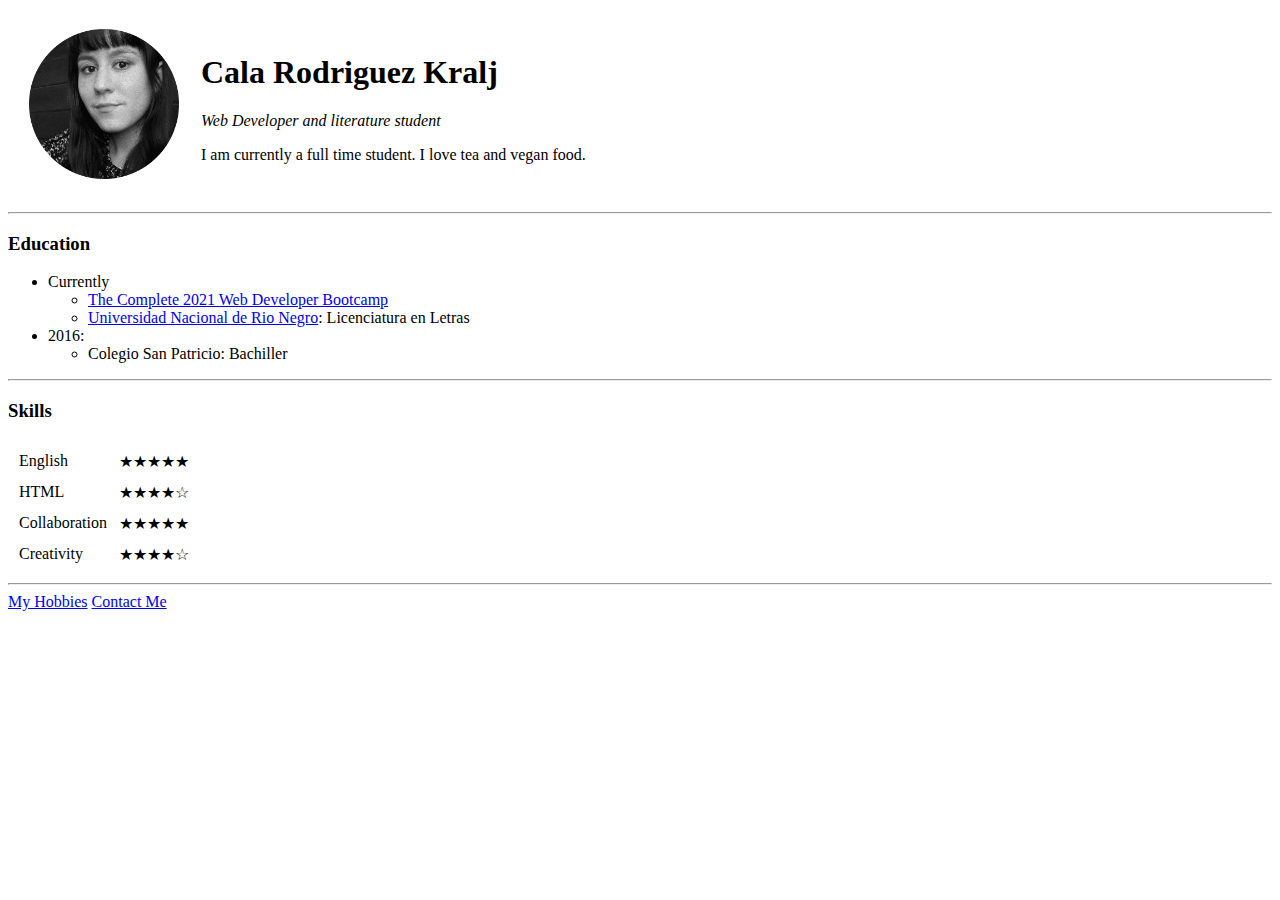
==== index.html @ d9ad432c "Add initial cv website files" ====
<!DOCTYPE html>
<html lang="en" dir="ltr">

<head>
  <meta charset="utf-8">
  <title>Cala's Personal Site</title>
</head>

<body>
  <table cellspacing="20">
    <tr>
      <td><img src="images/circle-cropped.png" alt="cala profile picture" height="150" width="150"></td>
      <td>
        <h1>Cala Rodriguez Kralj</h1>
        <p><em>Web Developer and literature student</em></p>
        <p>I am currently a full time student. I love tea and vegan food. </p>
      </td>
    </tr>
  </table>
  <hr>
  <h3>Education</h3>
  <ul>
    <li>Currently
      <ul>
        <li><a href="https://www.udemy.com/course/the-complete-web-development-bootcamp/">The Complete 2021 Web Developer Bootcamp</a></li>
        <li><a href="https://www.unrn.edu.ar/home">Universidad Nacional de Rio Negro</a>: Licenciatura en Letras</li>
      </ul>
    </li>
    <li>2016:
      <ul>
        <li>Colegio San Patricio: Bachiller</li>
      </ul>
    </li>
  </ul>
  <hr>
  <h3>Skills</h3>
  <table cellspacing="10">
    <tbody>
      <tr>
        <td>English</td>
        <td>★★★★★</td>
      </tr>
      <tr>
        <td>HTML</td>
        <td>★★★★☆</td>
      </tr>
      <tr>
        <td>Collaboration</td>
        <td>★★★★★</td>
      </tr>
      <tr>
        <td>Creativity</td>
        <td>★★★★☆</td>
      </tr>
    </tbody>
  </table>
  <hr>
  <a href="hobbies.html">My Hobbies</a>
  <a href="contact.html">Contact Me</a>
</body>

</html>
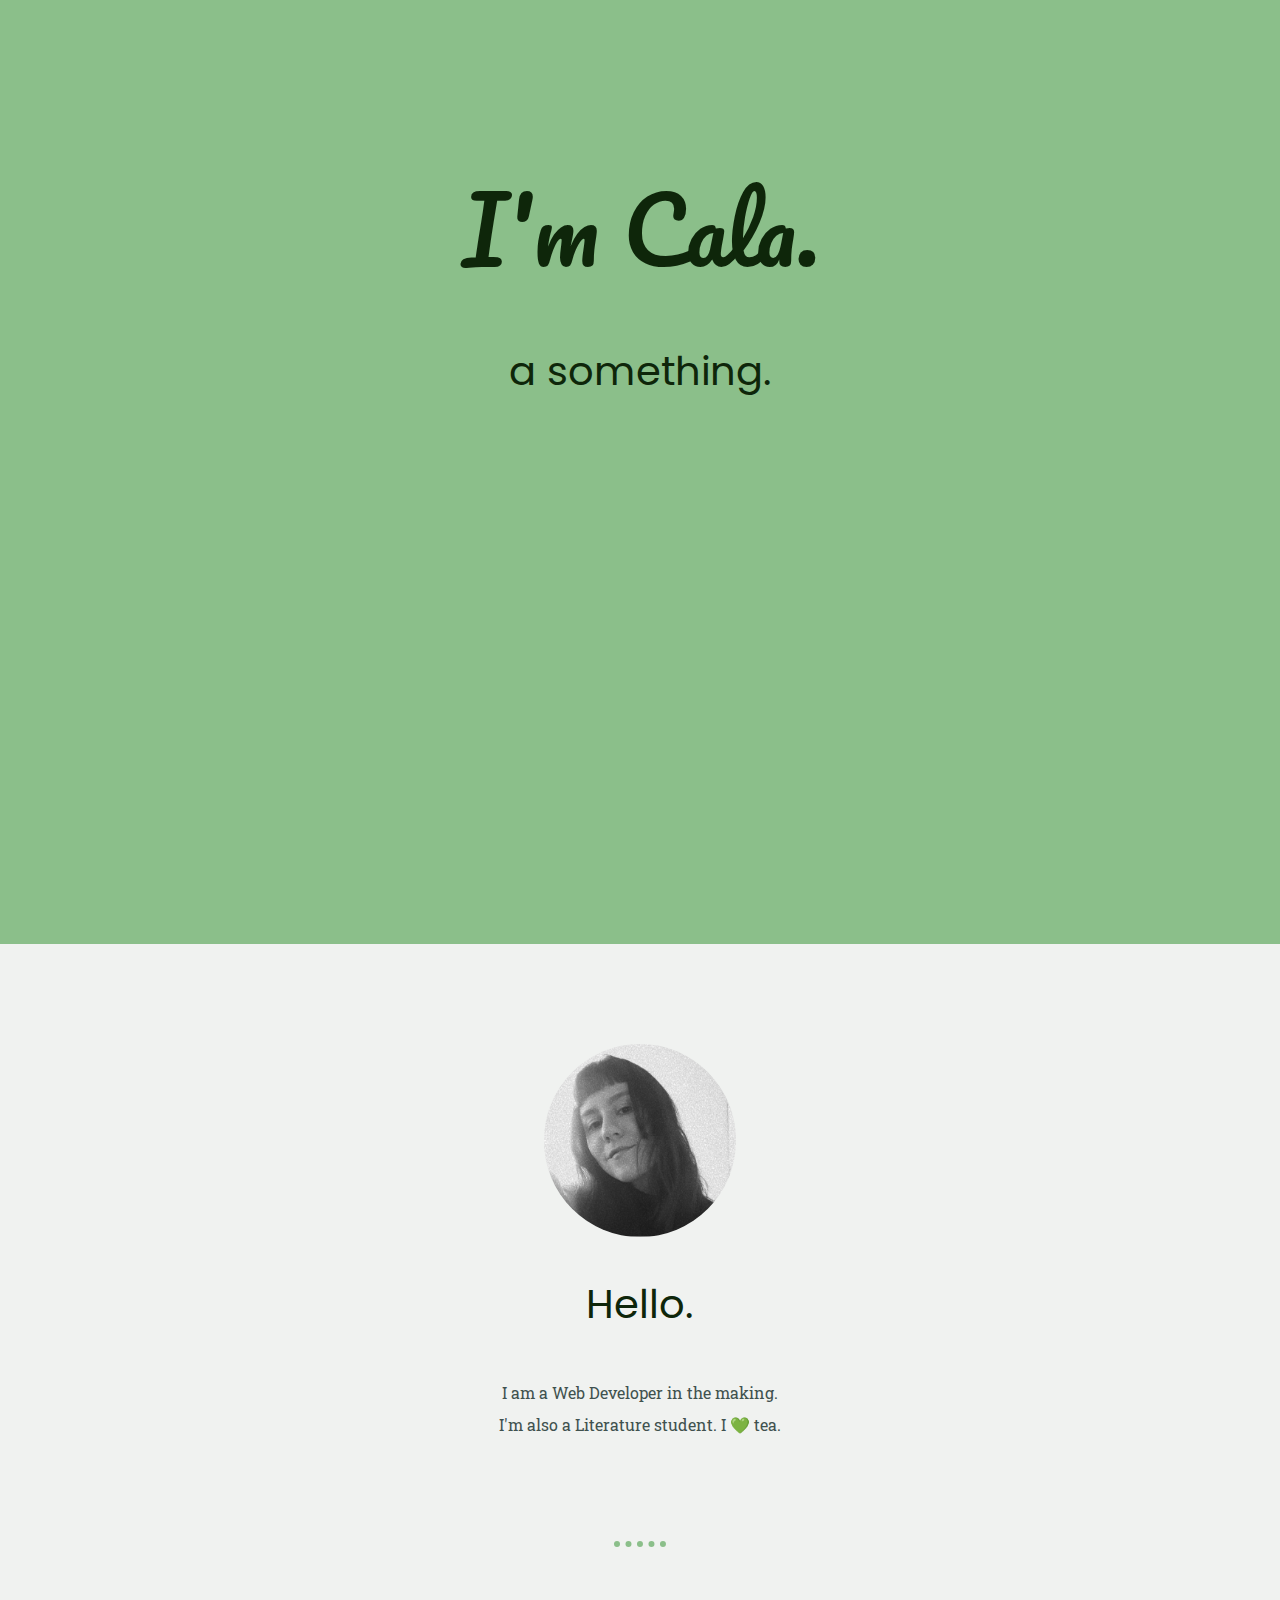
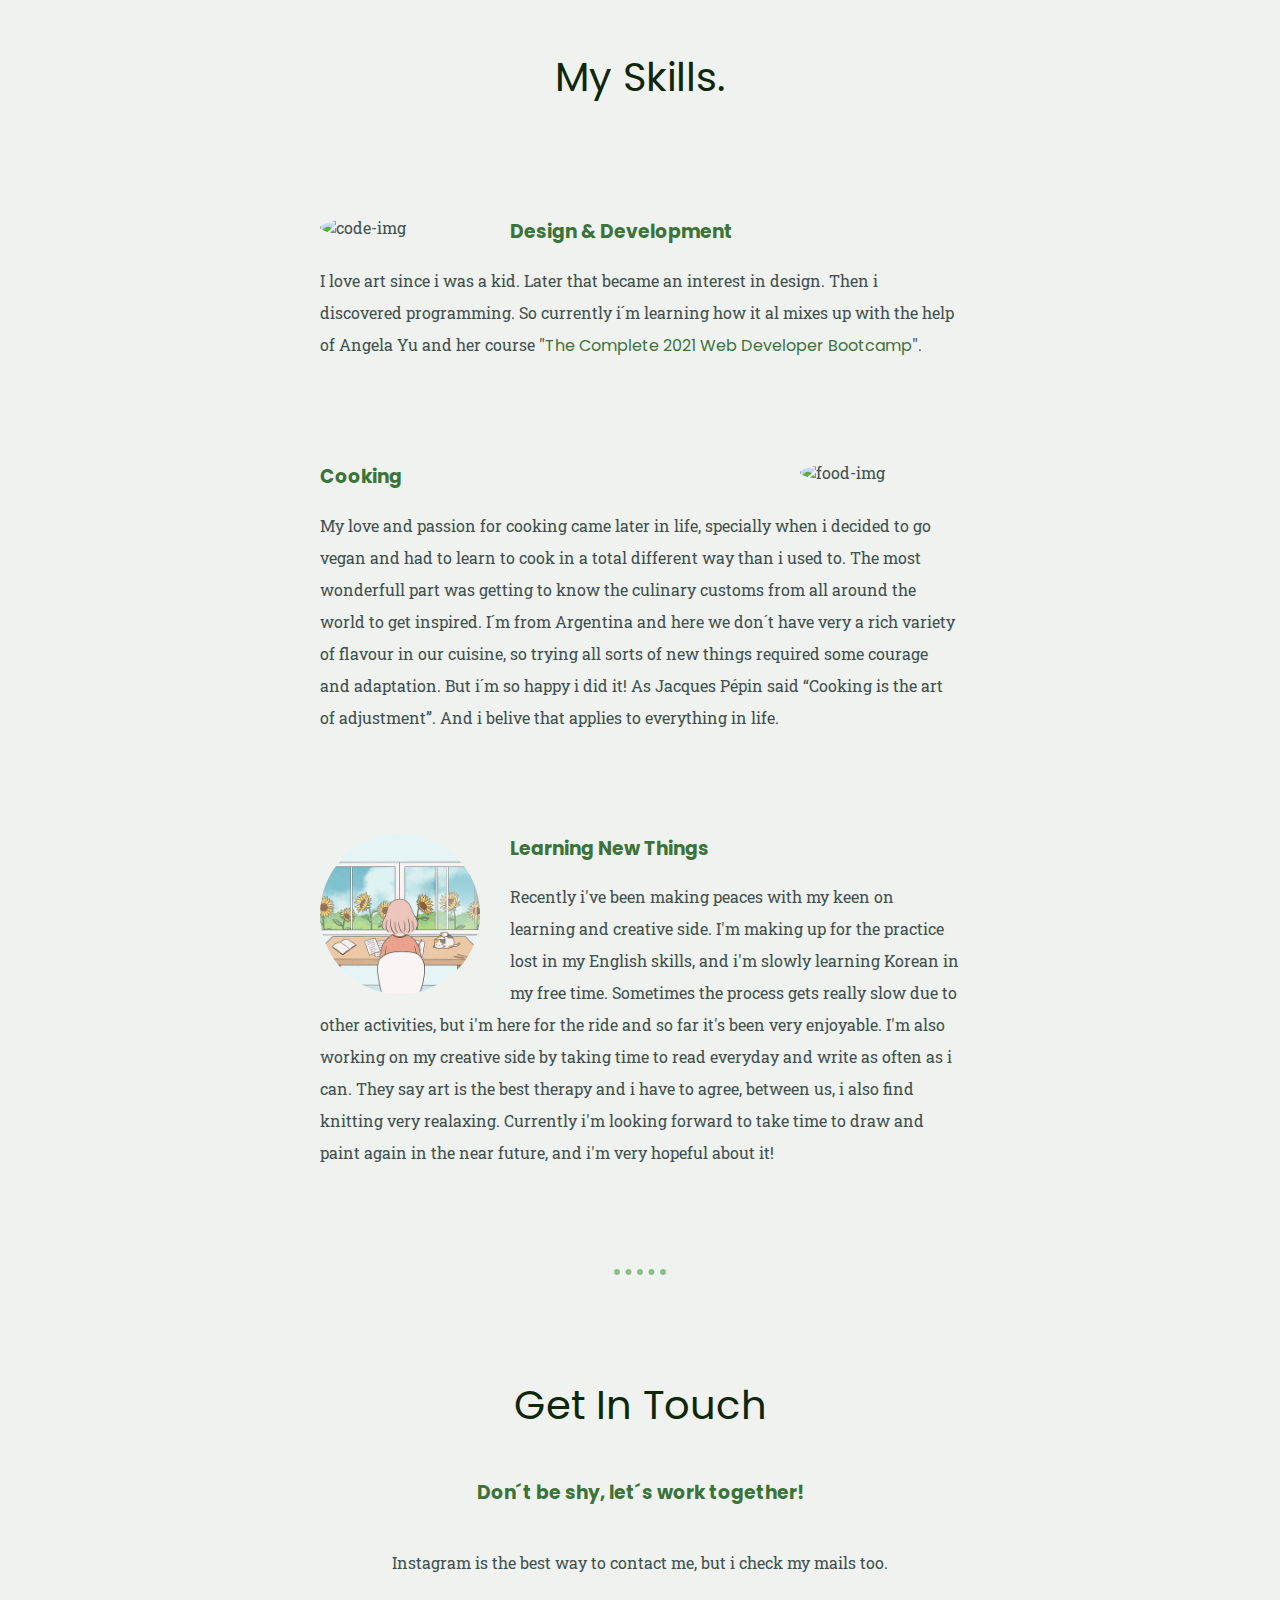
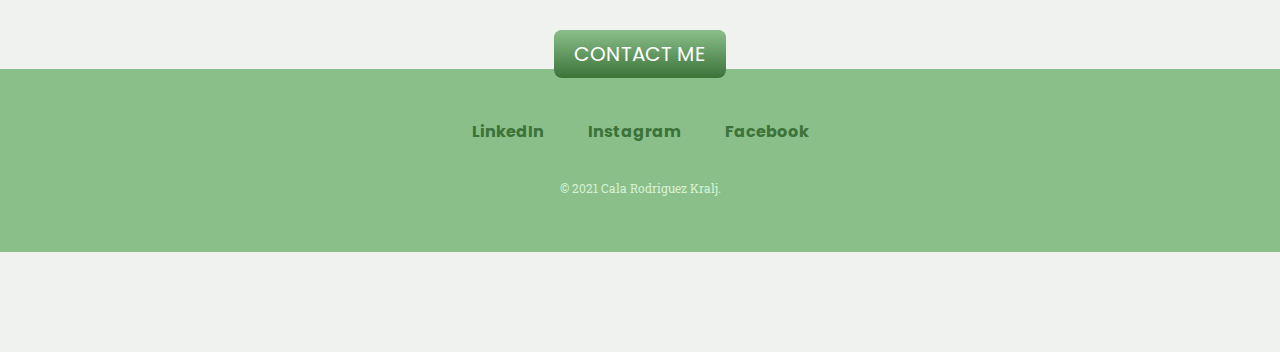
==== commit f638d450: "Add files via upload" ====
--- a/index.html
+++ b/index.html
@@ -3,60 +3,65 @@
 
 <head>
   <meta charset="utf-8">
-  <title>Cala's Personal Site</title>
+  <title>Cala Rodriguez Kralj</title>
+  <link rel="stylesheet" href="css/styles.css">
+  <link rel="icon" href="images/avatarmaker.ico">
+  <link rel="preconnect" href="https://fonts.googleapis.com">
+  <link rel="preconnect" href="https://fonts.gstatic.com" crossorigin>
+  <link
+    href="https://fonts.googleapis.com/css2?family=Pacifico&family=Poppins:ital,wght@0,100;0,200;0,300;0,400;0,500;0,600;0,700;0,800;0,900;1,100;1,200;1,300;1,400;1,500;1,600;1,700;1,800;1,900&family=Roboto+Slab:wght@100;200;300;400;500;600;700;800;900&family=Sacramento&display=swap"
+    rel="stylesheet">
 </head>
 
 <body>
-  <table cellspacing="20">
-    <tr>
-      <td><img src="images/circle-cropped.png" alt="cala profile picture" height="150" width="150"></td>
-      <td>
-        <h1>Cala Rodriguez Kralj</h1>
-        <p><em>Web Developer and literature student</em></p>
-        <p>I am currently a full time student. I love tea and vegan food. </p>
-      </td>
-    </tr>
-  </table>
-  <hr>
-  <h3>Education</h3>
-  <ul>
-    <li>Currently
-      <ul>
-        <li><a href="https://www.udemy.com/course/the-complete-web-development-bootcamp/">The Complete 2021 Web Developer Bootcamp</a></li>
-        <li><a href="https://www.unrn.edu.ar/home">Universidad Nacional de Rio Negro</a>: Licenciatura en Letras</li>
-      </ul>
-    </li>
-    <li>2016:
-      <ul>
-        <li>Colegio San Patricio: Bachiller</li>
-      </ul>
-    </li>
-  </ul>
-  <hr>
-  <h3>Skills</h3>
-  <table cellspacing="10">
-    <tbody>
-      <tr>
-        <td>English</td>
-        <td>★★★★★</td>
-      </tr>
-      <tr>
-        <td>HTML</td>
-        <td>★★★★☆</td>
-      </tr>
-      <tr>
-        <td>Collaboration</td>
-        <td>★★★★★</td>
-      </tr>
-      <tr>
-        <td>Creativity</td>
-        <td>★★★★☆</td>
-      </tr>
-    </tbody>
-  </table>
-  <hr>
-  <a href="hobbies.html">My Hobbies</a>
-  <a href="contact.html">Contact Me</a>
+  <div class="top-container">
+    <h1>I'm Cala.</h1>
+    <h2>a something.</h2>
+  </div>
+
+  <div class="middle-container">
+    <div class="profile">
+      <img class="profile-img" src="images/cala.jpg" alt="profile-img">
+      <h2>Hello.</h2>
+      <p class="profile-paragraph">I am a Web Developer in the making.</p>
+      <p class="profile-paragraph">I'm also a Literature student. I 💚 tea.</p>
+    </div>
+    <hr>
+    <div class="skills">
+      <h2>My Skills.</h2>
+      <div class="skill-row">
+        <img class="code-img" src="https://media1.giphy.com/media/juua9i2c2fA0AIp2iq/giphy.gif?cid=790b761100fee43b63be45b972ebe52386ce6447920d335d&rid=giphy.gif&ct=s" alt="code-img">
+        <h3>Design & Development</h3>
+        <p>I love art since i was a kid. Later that became an interest in design. Then i discovered programming. So currently i´m learning how it al mixes up with the help of Angela Yu and her course "<a class="link"href="https://www.udemy.com/course/the-complete-web-development-bootcamp/">The Complete 2021 Web Developer Bootcamp</a>".</p>
+      </div>
+      <div class="skill-row">
+        <img class="food-img" src="https://i.giphy.com/media/lKQ4k6JMgf1OoeIcVf/giphy.webp" alt="food-img">
+        <h3>Cooking</h3>
+        <p>My love and passion for cooking came later in life, specially when i decided to go vegan and had to learn to cook in a total different way than i used to. The most wonderfull part was getting to know the culinary customs from all around the world to get inspired. I´m from Argentina and here we don´t have very a rich variety of flavour in our cuisine, so trying all sorts of new things required some courage and adaptation. But i´m so happy i did it! As Jacques Pépin said “Cooking is the art of adjustment”. And i belive that applies to everything in life.</p>
+      </div>
+      <div class="skill-row">
+        <img class="study-img" src="images/study.gif" alt="study-img">
+        <h3>Learning New Things</h3>
+        <p>Recently i've been making peaces with my keen on learning and creative side. I'm making up for the practice lost in my English skills, and i'm slowly learning Korean in my free time. Sometimes the process gets really slow due to other activities, but i'm here for the ride and so far it's been very enjoyable. I'm also working on my creative side by taking time to read everyday and write as often as i can. They say art is the best therapy and i have to agree, between us, i also find knitting very realaxing. Currently i'm looking forward to take time to draw and paint again in the near future, and i'm very hopeful about it! </p>
+    </div>
+    <hr>
+    <div class="contact-me">
+      <h2>Get In Touch</h2>
+      <h3>Don´t be shy, let´s work together!</h3>
+      <p class="contact-paragraph">Instagram is the best way to contact me, but i check my mails too.</p>
+      <a class="btn" href="mailto:calarodriguezkr@gmail.com">CONTACT ME</a>
+    </div>
+  </div>
+
+  <div class="bottom-container">
+    <a class="footer-link" href="https://www.linkedin.com/in/cala-r-kralj-198a27220/">LinkedIn</a>
+    <a class="footer-link" href="https://www.instagram.com/calindula__/">Instagram</a>
+    <a class="footer-link" href="https://www.facebook.com/calarodriguezkralj/">Facebook</a>
+    <p class="copyright">© 2021 Cala Rodriguez Kralj.</p>
+  </div>
+
+
+
 </body>
 
 </html>
--- a/css/styles.css
+++ b/css/styles.css
@@ -0,0 +1,149 @@
+body {
+  color: #40514E;
+  background-color: #F0F2F0;
+  margin: 0;
+  text-align: center;
+  font-family: 'Roboto Slab', serif;
+}
+
+/*alt color palette https://colorhunt.co/palette/f4f9f4c4e3cb8aae92616161
+alt btn color palette https://colorhunt.co/palette/1fab8962d2a29df3c4d7fbe8*/
+
+h1 {
+  font-size: 5.625rem;
+  font-weight: 300;
+  margin: 50px auto 0 auto;
+  font-family: 'Pacifico', cursive;
+  color: #0E260A;
+}
+
+h2 {
+  font-family: 'Poppins', sans-serif;
+  font-size: 2.5rem;
+  color: #0E260A;
+  font-weight: normal;
+  padding-bottom: 10px;
+}
+
+h3 {
+  font-family: 'Poppins', sans-serif;
+  color: #3B7339;
+}
+
+.top-container {
+  background: url(file:///C:/Users/Administrator/Desktop/cala/Cursos/The%20Complete%202021%20Web%20Developer%20Bootcamp/Web%20Development/CSS%20-%20My%20Site/images/00.jpg);
+  background-color: #8BBF8A;
+  background-size: cover;
+  position: relative;
+  padding-top: 100px;
+  padding-bottom: 500px;
+}
+
+hr {
+  border-style: dotted none none;
+  border-color: #8BBF8A;
+  border-width: 6px;
+  width: 4%;
+  margin: 100px auto 100px auto;
+}
+
+.middle-container {
+  background-color: #F0F2F0;
+  margin: 100px 0;
+}
+
+.profile-img {
+  border-radius: 100%;
+  width: 15%;
+  height: 15%;
+}
+
+.profile-paragraph {
+  width: 30%;
+  margin: auto;
+}
+
+.skill-row {
+  width: 50%;
+  margin: 100px auto 100px auto;
+  text-align: left;
+}
+
+.code-img {
+  border-radius: 100%;
+  width: 25%;
+  float: left;
+  margin-right: 30px;
+}
+
+.link:hover {
+  color: #8BBF8A
+}
+
+.food-img {
+  border-radius: 100%;
+  width: 25%;
+  float: right;
+  margin-left: 30px;
+}
+
+.study-img {
+  border-radius: 100%;
+  width: 25%;
+  float: left;
+  margin-right: 30px;
+}
+
+p {
+  line-height: 2;
+}
+
+.contact-paragraph {
+  width: 40%;
+  margin: 40px auto 60px;
+}
+
+.btn {
+  background: #8BBF8A;
+  background-image: linear-gradient(to bottom, #8BBF8A, #3B7339);
+  -webkit-border-radius: 8;
+  -moz-border-radius: 8;
+  border-radius: 8px;
+  font-family: 'Poppins', sans-serif;
+  color: #ffffff;
+  font-size: 20px;
+  padding: 10px 20px 10px 20px;
+  text-decoration: none;
+}
+
+.btn:hover {
+  background: #3B7339;
+  background-image: linear-gradient(top, #3B7339, #0E260A);
+  text-decoration: none;
+}
+
+.bottom-container {
+  background-color: #8BBF8A;
+  padding: 50px 0 20px;
+}
+
+a {
+  color: #3B7339;
+  font-family: 'Poppins', sans-serif;
+  text-decoration: none;
+}
+
+a:hover {
+  color: #D6F2D5;
+}
+
+.footer-link {
+  padding: 10px 20px;
+  font-weight: bold;
+}
+
+.copyright {
+  color: #D6F2D5;
+  font-size: 0.75rem;
+  padding: 20px 0;
+}
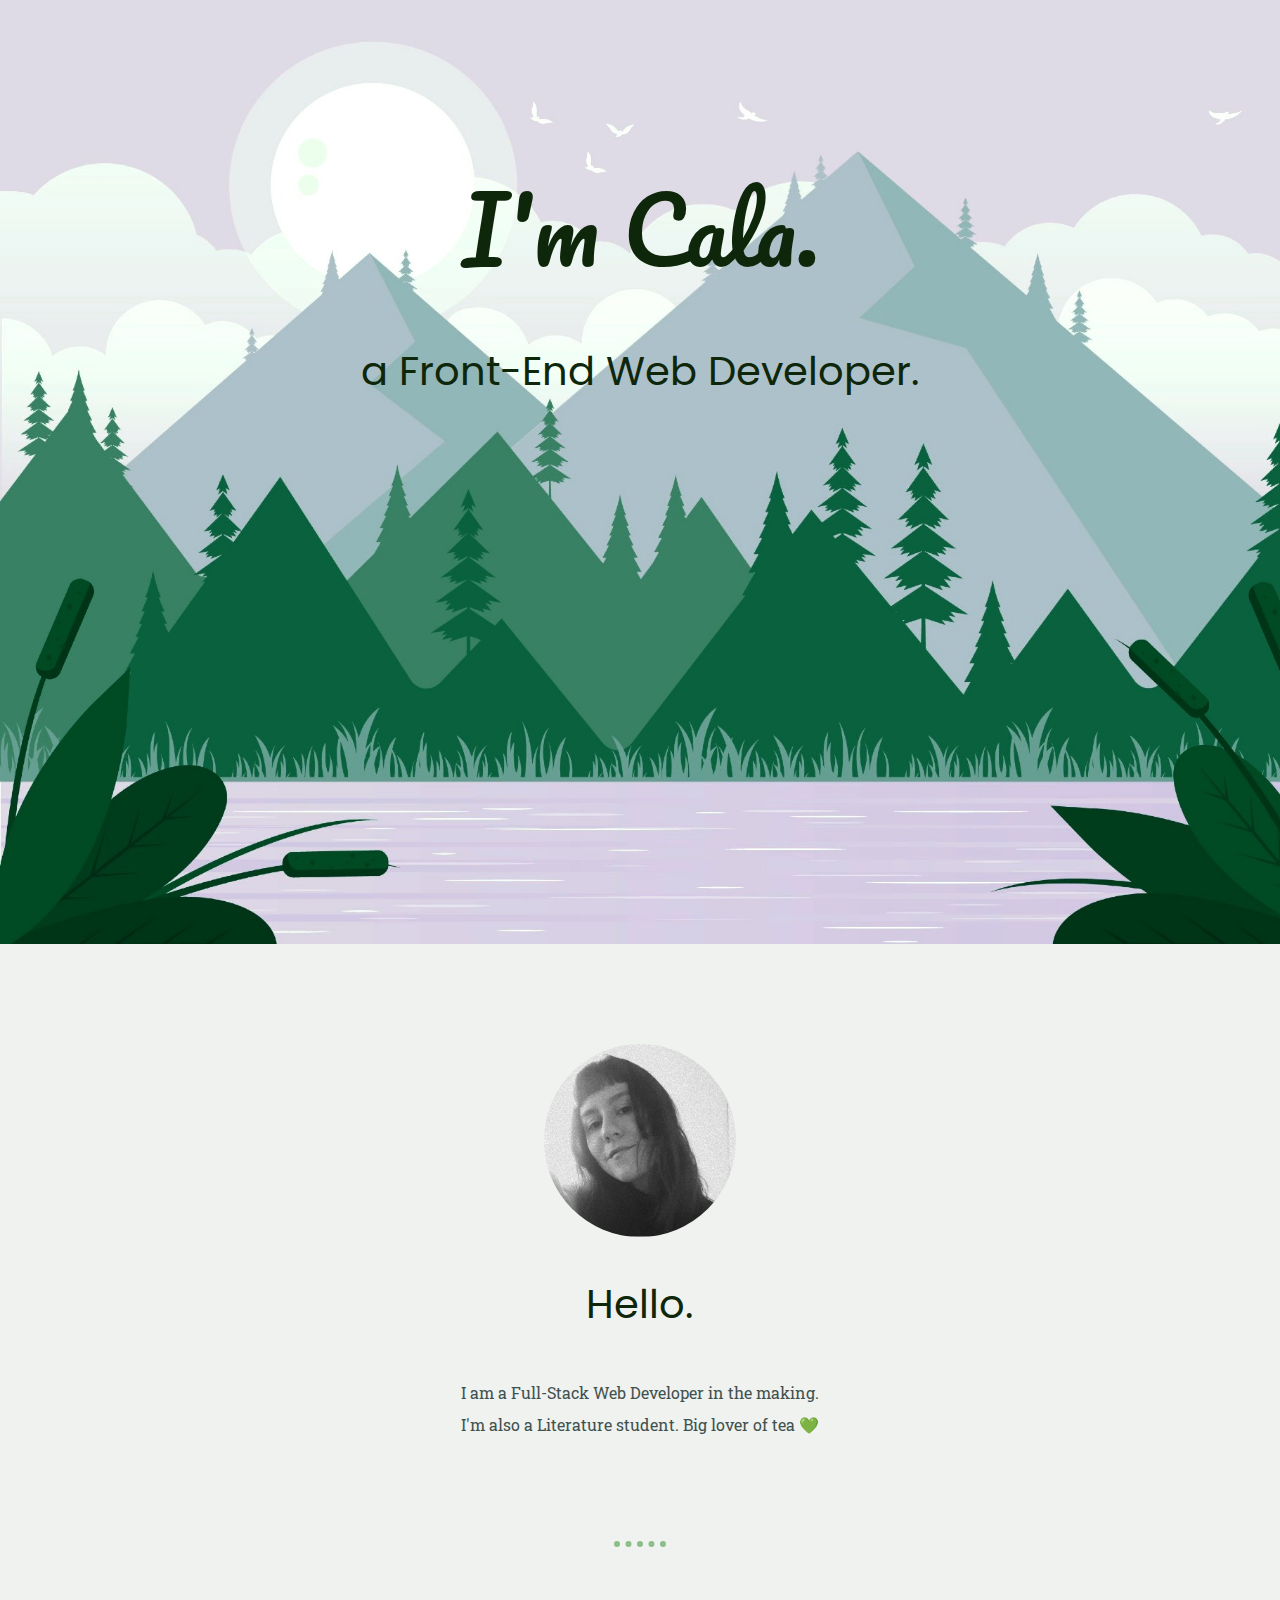
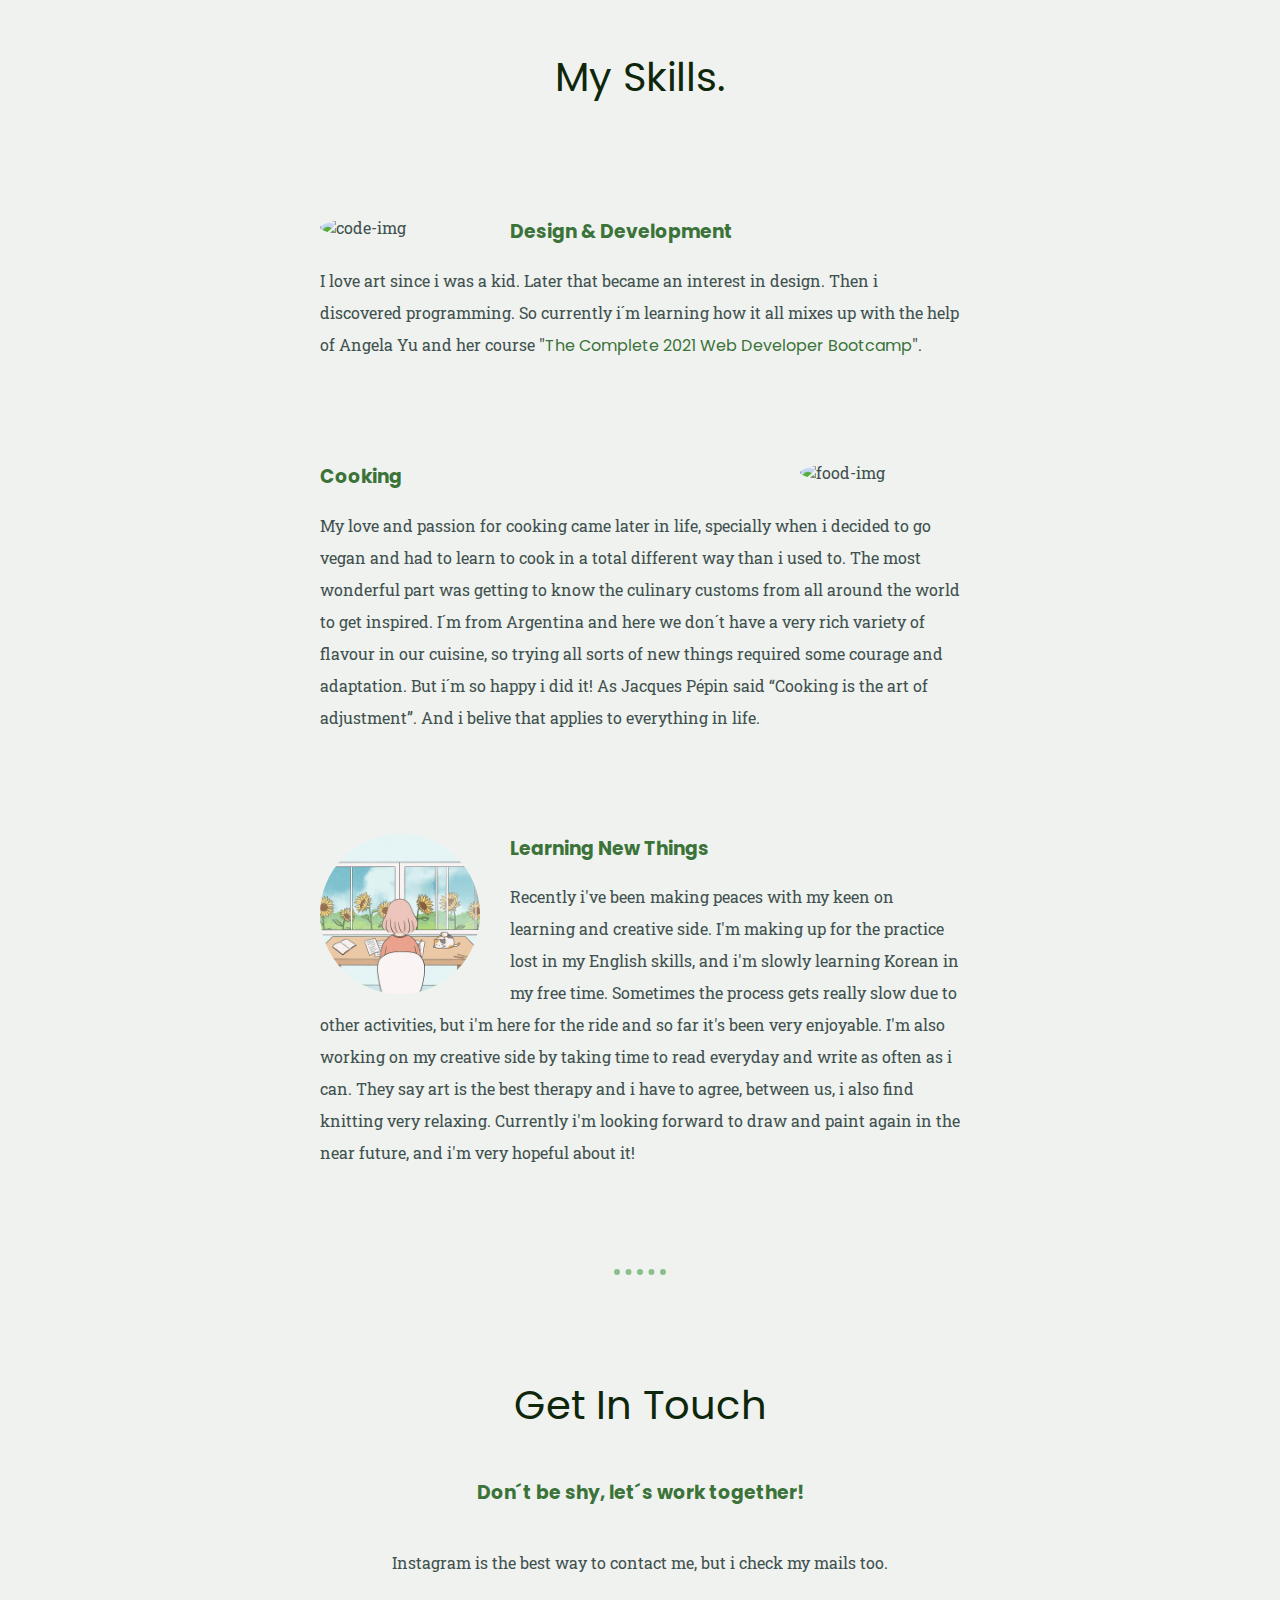
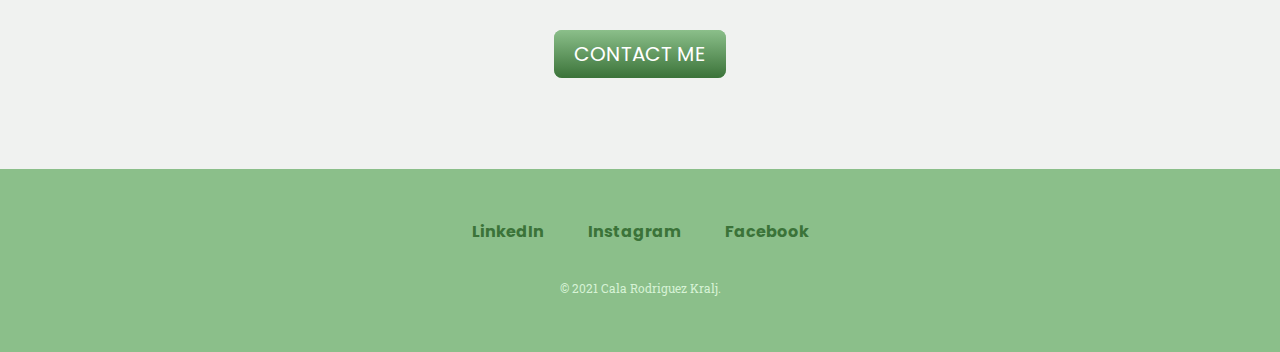
==== commit 8932c312: "update index.html" ====
--- a/index.html
+++ b/index.html
@@ -16,15 +16,15 @@
 <body>
   <div class="top-container">
     <h1>I'm Cala.</h1>
-    <h2>a something.</h2>
+    <h2>a Front-End Web Developer.</h2>
   </div>
 
   <div class="middle-container">
     <div class="profile">
       <img class="profile-img" src="images/cala.jpg" alt="profile-img">
       <h2>Hello.</h2>
-      <p class="profile-paragraph">I am a Web Developer in the making.</p>
-      <p class="profile-paragraph">I'm also a Literature student. I 💚 tea.</p>
+      <p class="profile-paragraph">I am a Full-Stack Web Developer in the making.</p>
+      <p class="profile-paragraph">I'm also a Literature student. Big lover of tea 💚</p>
     </div>
     <hr>
     <div class="skills">
@@ -32,17 +32,17 @@
       <div class="skill-row">
         <img class="code-img" src="https://media1.giphy.com/media/juua9i2c2fA0AIp2iq/giphy.gif?cid=790b761100fee43b63be45b972ebe52386ce6447920d335d&rid=giphy.gif&ct=s" alt="code-img">
         <h3>Design & Development</h3>
-        <p>I love art since i was a kid. Later that became an interest in design. Then i discovered programming. So currently i´m learning how it al mixes up with the help of Angela Yu and her course "<a class="link"href="https://www.udemy.com/course/the-complete-web-development-bootcamp/">The Complete 2021 Web Developer Bootcamp</a>".</p>
+        <p>I love art since i was a kid. Later that became an interest in design. Then i discovered programming. So currently i´m learning how it all mixes up with the help of Angela Yu and her course "<a class="link"href="https://www.udemy.com/course/the-complete-web-development-bootcamp/">The Complete 2021 Web Developer Bootcamp</a>".</p>
       </div>
       <div class="skill-row">
         <img class="food-img" src="https://i.giphy.com/media/lKQ4k6JMgf1OoeIcVf/giphy.webp" alt="food-img">
         <h3>Cooking</h3>
-        <p>My love and passion for cooking came later in life, specially when i decided to go vegan and had to learn to cook in a total different way than i used to. The most wonderfull part was getting to know the culinary customs from all around the world to get inspired. I´m from Argentina and here we don´t have very a rich variety of flavour in our cuisine, so trying all sorts of new things required some courage and adaptation. But i´m so happy i did it! As Jacques Pépin said “Cooking is the art of adjustment”. And i belive that applies to everything in life.</p>
+        <p>My love and passion for cooking came later in life, specially when i decided to go vegan and had to learn to cook in a total different way than i used to. The most wonderful part was getting to know the culinary customs from all around the world to get inspired. I´m from Argentina and here we don´t have a very rich variety of flavour in our cuisine, so trying all sorts of new things required some courage and adaptation. But i´m so happy i did it! As Jacques Pépin said “Cooking is the art of adjustment”. And i belive that applies to everything in life.</p>
       </div>
       <div class="skill-row">
         <img class="study-img" src="images/study.gif" alt="study-img">
         <h3>Learning New Things</h3>
-        <p>Recently i've been making peaces with my keen on learning and creative side. I'm making up for the practice lost in my English skills, and i'm slowly learning Korean in my free time. Sometimes the process gets really slow due to other activities, but i'm here for the ride and so far it's been very enjoyable. I'm also working on my creative side by taking time to read everyday and write as often as i can. They say art is the best therapy and i have to agree, between us, i also find knitting very realaxing. Currently i'm looking forward to take time to draw and paint again in the near future, and i'm very hopeful about it! </p>
+        <p>Recently i've been making peaces with my keen on learning and creative side. I'm making up for the practice lost in my English skills, and i'm slowly learning Korean in my free time. Sometimes the process gets really slow due to other activities, but i'm here for the ride and so far it's been very enjoyable. I'm also working on my creative side by taking time to read everyday and write as often as i can. They say art is the best therapy and i have to agree, between us, i also find knitting very relaxing. Currently i'm looking forward to draw and paint again in the near future, and i'm very hopeful about it! </p>
     </div>
     <hr>
     <div class="contact-me">
--- a/css/styles.css
+++ b/css/styles.css
@@ -8,7 +8,6 @@
 
 /*alt color palette https://colorhunt.co/palette/f4f9f4c4e3cb8aae92616161
 alt btn color palette https://colorhunt.co/palette/1fab8962d2a29df3c4d7fbe8*/
-
 h1 {
   font-size: 5.625rem;
   font-weight: 300;
@@ -31,8 +30,7 @@
 }
 
 .top-container {
-  background: url(file:///C:/Users/Administrator/Desktop/cala/Cursos/The%20Complete%202021%20Web%20Developer%20Bootcamp/Web%20Development/CSS%20-%20My%20Site/images/00.jpg);
-  background-color: #8BBF8A;
+  background: url(../images/00.jpg);
   background-size: cover;
   position: relative;
   padding-top: 100px;
@@ -49,7 +47,7 @@
 
 .middle-container {
   background-color: #F0F2F0;
-  margin: 100px 0;
+  margin: 100px 0 0;
 }
 
 .profile-img {
@@ -96,6 +94,10 @@
 
 p {
   line-height: 2;
+}
+
+.contact-me {
+  padding-bottom: 100px;
 }
 
 .contact-paragraph {
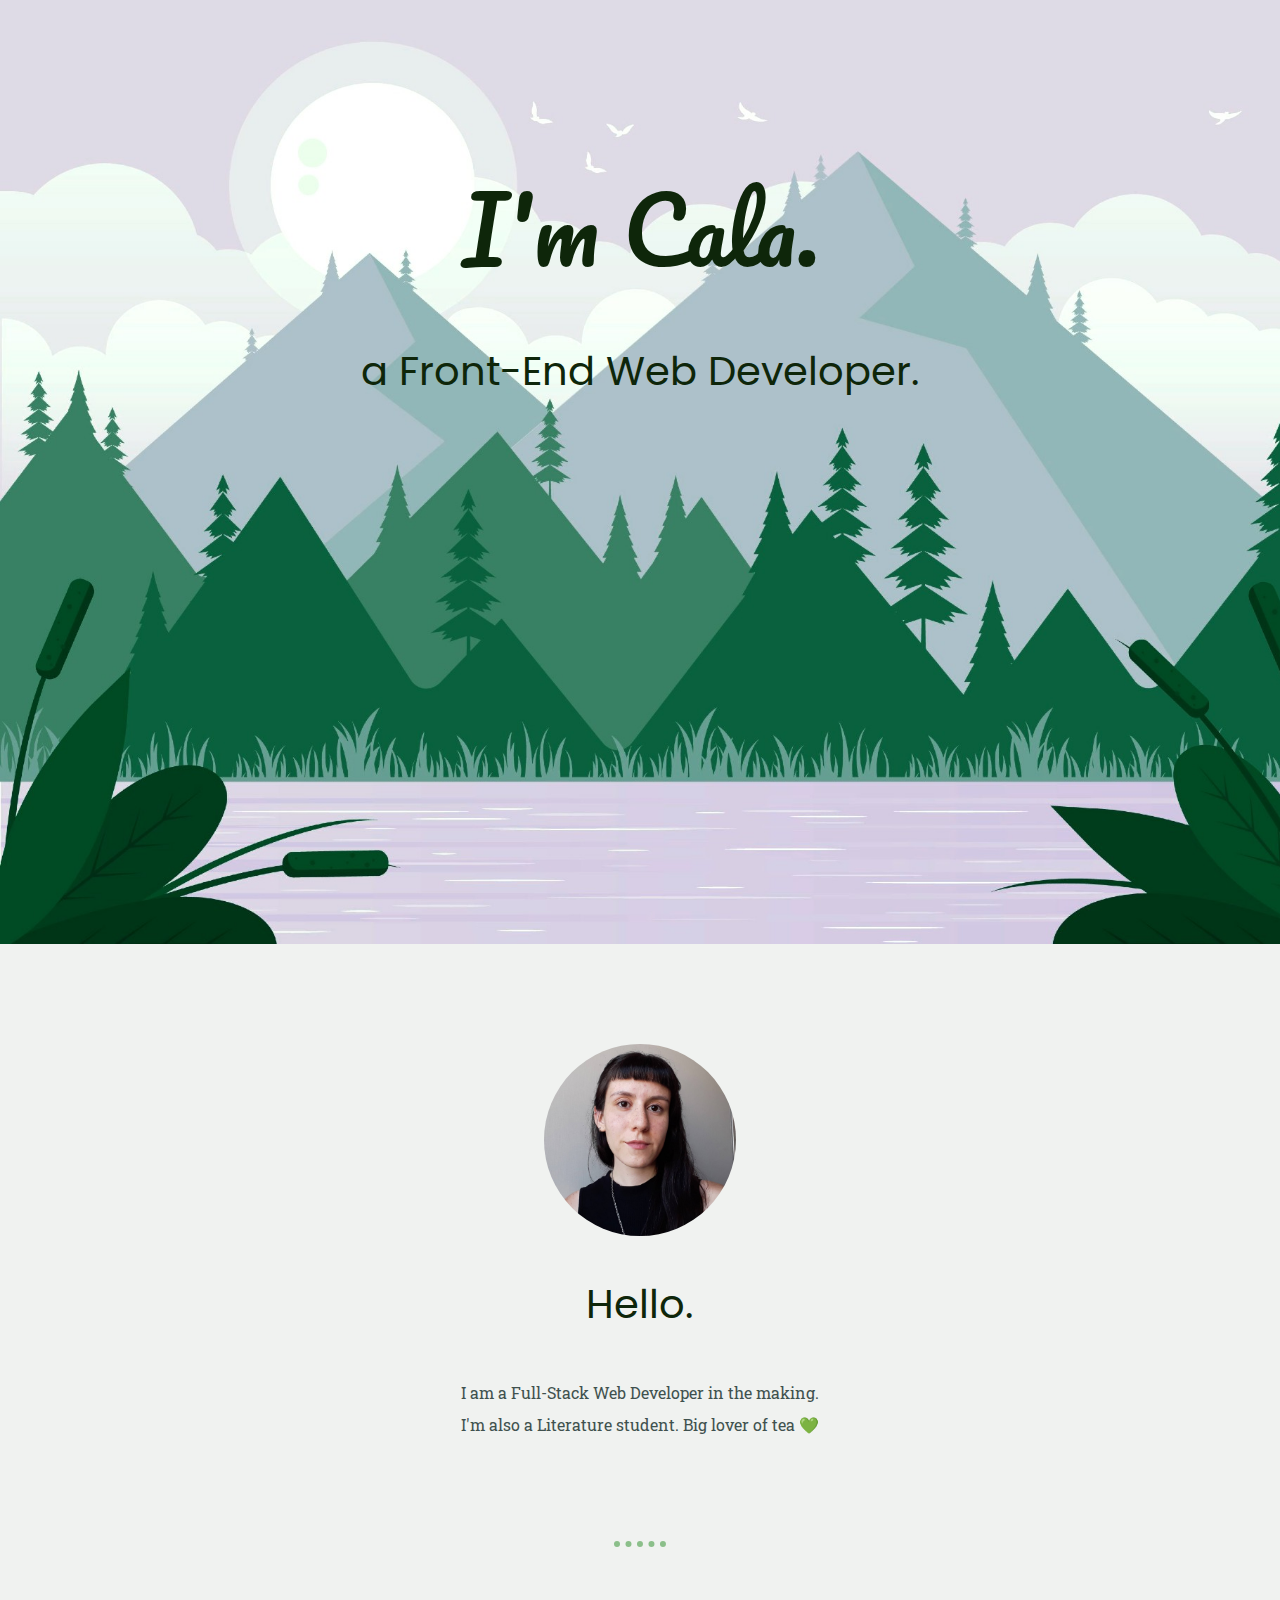
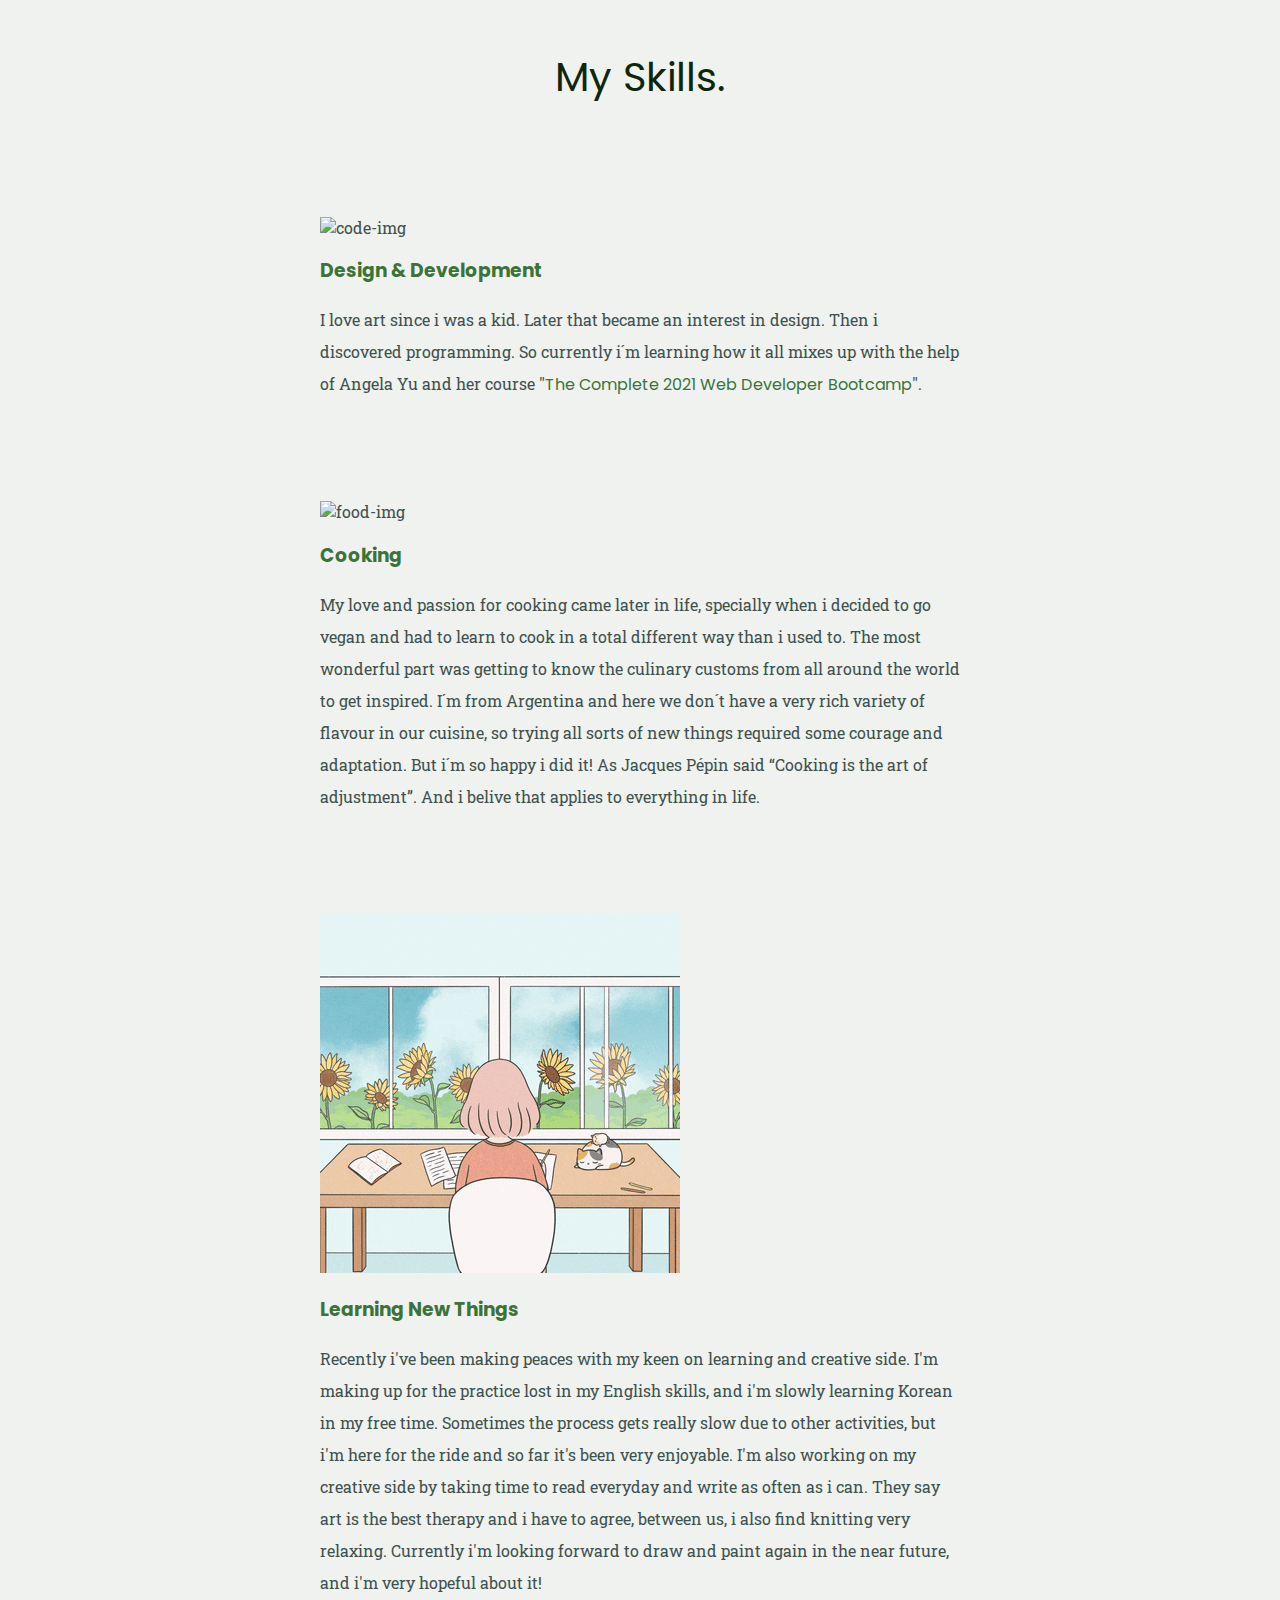
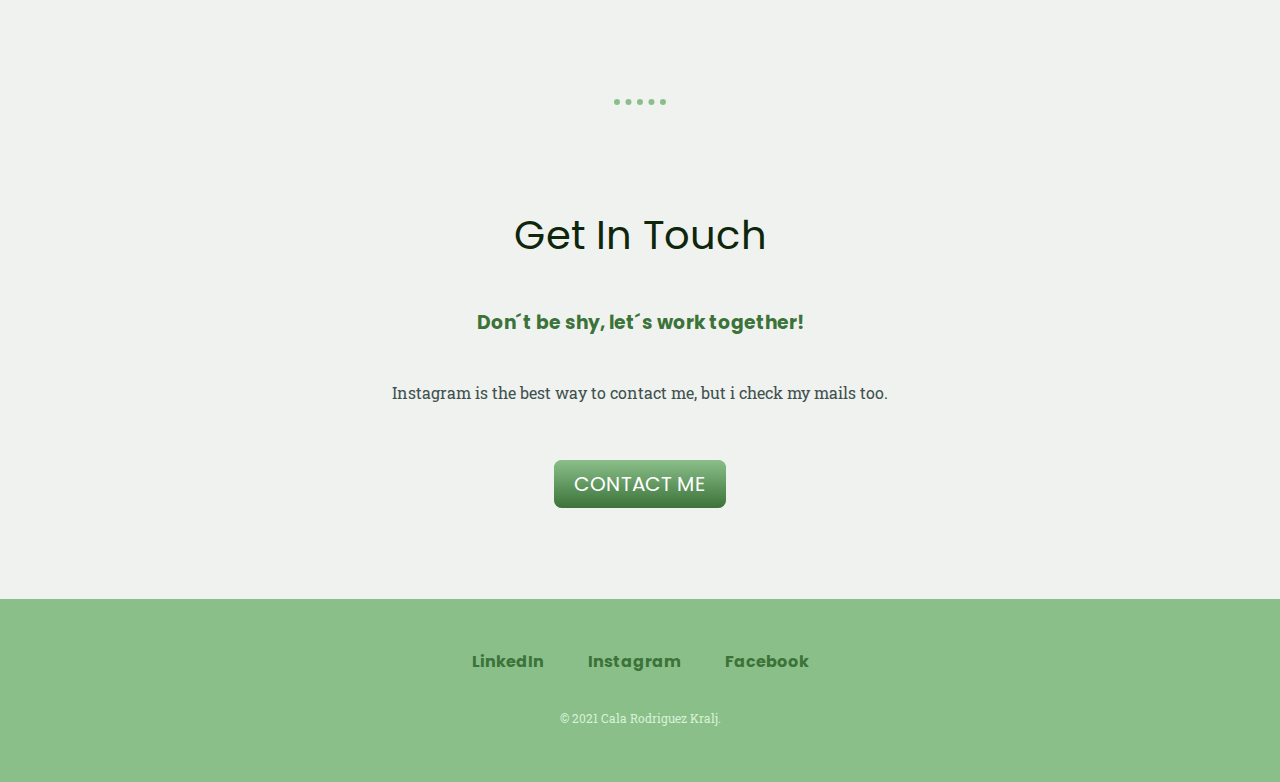
==== commit be5d36aa: "Update index.html" ====
--- a/index.html
+++ b/index.html
@@ -14,33 +14,40 @@
 </head>
 
 <body>
-  <div class="top-container">
+  <div class="container">
+
+  <div class="top-container col-md-3">
     <h1>I'm Cala.</h1>
     <h2>a Front-End Web Developer.</h2>
   </div>
 
-  <div class="middle-container">
+    </div>
+
+<div class="container">
+
+  <div class="middle-container col-md-6">
     <div class="profile">
       <img class="profile-img" src="images/cala.jpg" alt="profile-img">
       <h2>Hello.</h2>
       <p class="profile-paragraph">I am a Full-Stack Web Developer in the making.</p>
       <p class="profile-paragraph">I'm also a Literature student. Big lover of tea 💚</p>
     </div>
+
     <hr>
     <div class="skills">
       <h2>My Skills.</h2>
       <div class="skill-row">
-        <img class="code-img" src="https://media1.giphy.com/media/juua9i2c2fA0AIp2iq/giphy.gif?cid=790b761100fee43b63be45b972ebe52386ce6447920d335d&rid=giphy.gif&ct=s" alt="code-img">
+        <img class="skill-img-left" src="https://media1.giphy.com/media/juua9i2c2fA0AIp2iq/giphy.gif?cid=790b761100fee43b63be45b972ebe52386ce6447920d335d&rid=giphy.gif&ct=s" alt="code-img">
         <h3>Design & Development</h3>
         <p>I love art since i was a kid. Later that became an interest in design. Then i discovered programming. So currently i´m learning how it all mixes up with the help of Angela Yu and her course "<a class="link"href="https://www.udemy.com/course/the-complete-web-development-bootcamp/">The Complete 2021 Web Developer Bootcamp</a>".</p>
       </div>
       <div class="skill-row">
-        <img class="food-img" src="https://i.giphy.com/media/lKQ4k6JMgf1OoeIcVf/giphy.webp" alt="food-img">
+        <img class="skill-img-right" src="https://i.giphy.com/media/lKQ4k6JMgf1OoeIcVf/giphy.webp" alt="food-img">
         <h3>Cooking</h3>
         <p>My love and passion for cooking came later in life, specially when i decided to go vegan and had to learn to cook in a total different way than i used to. The most wonderful part was getting to know the culinary customs from all around the world to get inspired. I´m from Argentina and here we don´t have a very rich variety of flavour in our cuisine, so trying all sorts of new things required some courage and adaptation. But i´m so happy i did it! As Jacques Pépin said “Cooking is the art of adjustment”. And i belive that applies to everything in life.</p>
       </div>
       <div class="skill-row">
-        <img class="study-img" src="images/study.gif" alt="study-img">
+        <img class="skill-img-left" src="images/study.gif" alt="study-img">
         <h3>Learning New Things</h3>
         <p>Recently i've been making peaces with my keen on learning and creative side. I'm making up for the practice lost in my English skills, and i'm slowly learning Korean in my free time. Sometimes the process gets really slow due to other activities, but i'm here for the ride and so far it's been very enjoyable. I'm also working on my creative side by taking time to read everyday and write as often as i can. They say art is the best therapy and i have to agree, between us, i also find knitting very relaxing. Currently i'm looking forward to draw and paint again in the near future, and i'm very hopeful about it! </p>
     </div>
@@ -53,6 +60,9 @@
     </div>
   </div>
 
+  </div>
+
+
   <div class="bottom-container">
     <a class="footer-link" href="https://www.linkedin.com/in/cala-r-kralj-198a27220/">LinkedIn</a>
     <a class="footer-link" href="https://www.instagram.com/calindula__/">Instagram</a>
@@ -61,7 +71,6 @@
   </div>
 
 
-
 </body>
 
 </html>
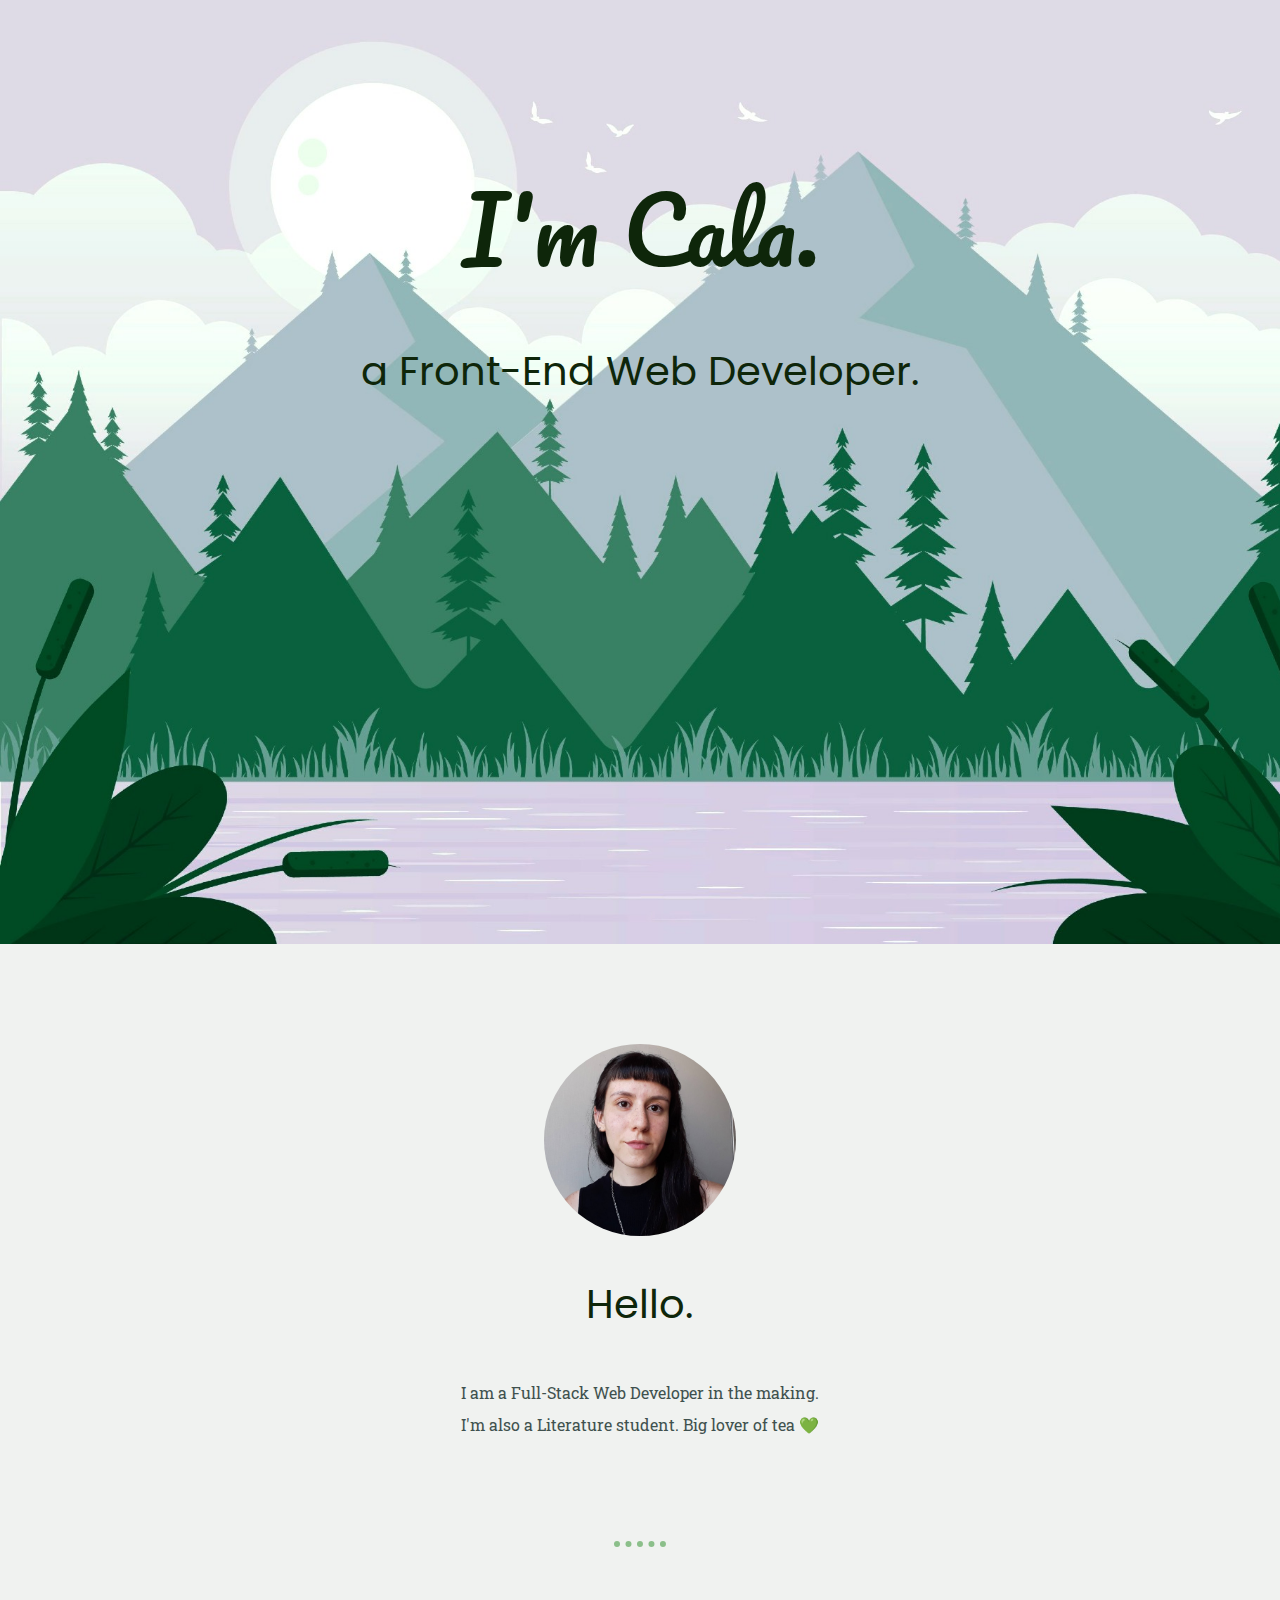
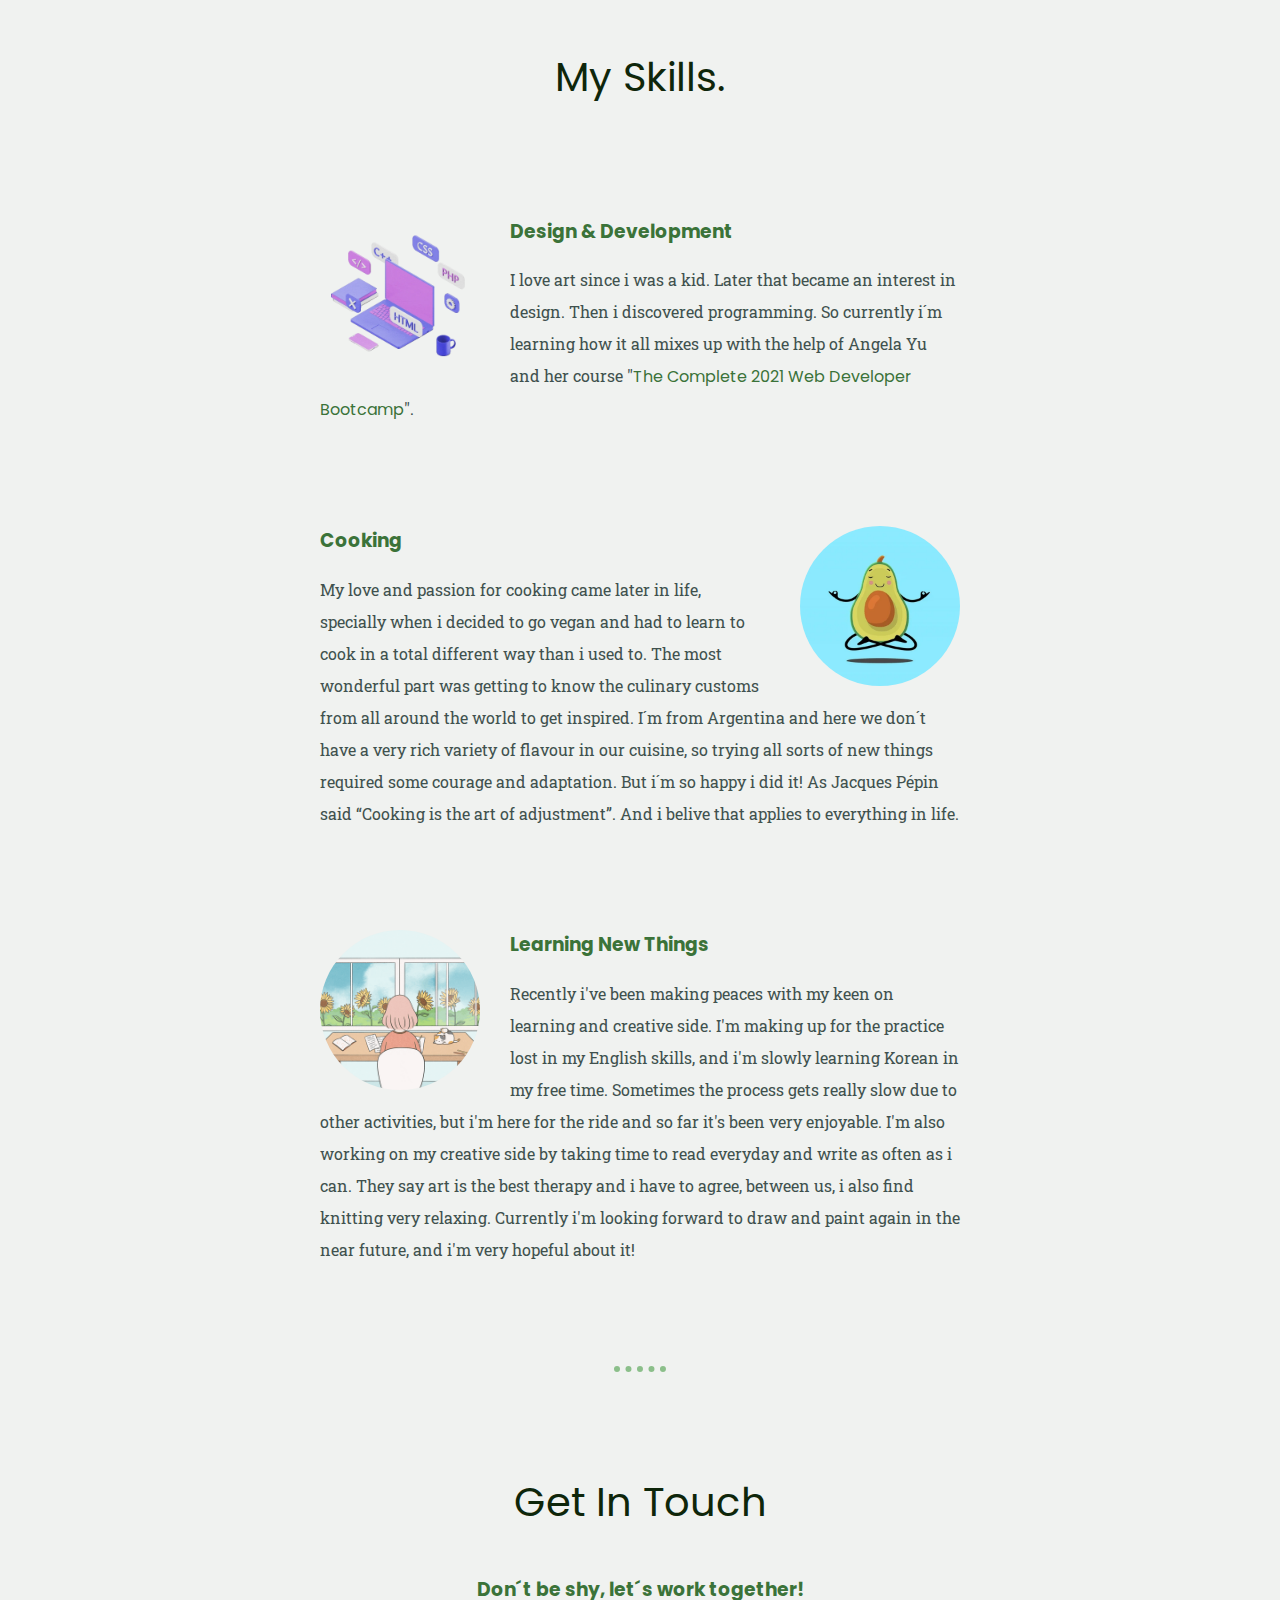
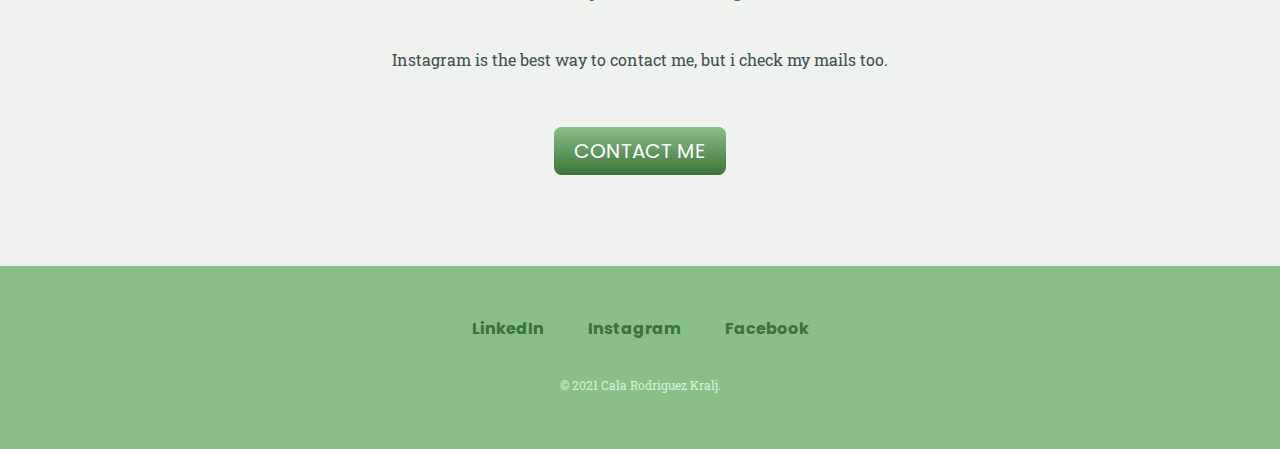
==== commit 319ab142: "Update index.html" ====
--- a/index.html
+++ b/index.html
@@ -37,12 +37,12 @@
     <div class="skills">
       <h2>My Skills.</h2>
       <div class="skill-row">
-        <img class="skill-img-left" src="https://media1.giphy.com/media/juua9i2c2fA0AIp2iq/giphy.gif?cid=790b761100fee43b63be45b972ebe52386ce6447920d335d&rid=giphy.gif&ct=s" alt="code-img">
+        <img class="skill-img-left" src="images/giphy1.webp" alt="code-img">
         <h3>Design & Development</h3>
         <p>I love art since i was a kid. Later that became an interest in design. Then i discovered programming. So currently i´m learning how it all mixes up with the help of Angela Yu and her course "<a class="link"href="https://www.udemy.com/course/the-complete-web-development-bootcamp/">The Complete 2021 Web Developer Bootcamp</a>".</p>
       </div>
       <div class="skill-row">
-        <img class="skill-img-right" src="https://i.giphy.com/media/lKQ4k6JMgf1OoeIcVf/giphy.webp" alt="food-img">
+        <img class="skill-img-right" src="images/giphy2.webp" alt="food-img">
         <h3>Cooking</h3>
         <p>My love and passion for cooking came later in life, specially when i decided to go vegan and had to learn to cook in a total different way than i used to. The most wonderful part was getting to know the culinary customs from all around the world to get inspired. I´m from Argentina and here we don´t have a very rich variety of flavour in our cuisine, so trying all sorts of new things required some courage and adaptation. But i´m so happy i did it! As Jacques Pépin said “Cooking is the art of adjustment”. And i belive that applies to everything in life.</p>
       </div>
--- a/css/styles.css
+++ b/css/styles.css
@@ -8,6 +8,7 @@
 
 /*alt color palette https://colorhunt.co/palette/f4f9f4c4e3cb8aae92616161
 alt btn color palette https://colorhunt.co/palette/1fab8962d2a29df3c4d7fbe8*/
+
 h1 {
   font-size: 5.625rem;
   font-weight: 300;
@@ -29,14 +30,6 @@
   color: #3B7339;
 }
 
-.top-container {
-  background: url(../images/00.jpg);
-  background-size: cover;
-  position: relative;
-  padding-top: 100px;
-  padding-bottom: 500px;
-}
-
 hr {
   border-style: dotted none none;
   border-color: #8BBF8A;
@@ -45,11 +38,42 @@
   margin: 100px auto 100px auto;
 }
 
+p {
+  line-height: 2;
+}
+
+a {
+  color: #3B7339;
+  font-family: 'Poppins', sans-serif;
+  text-decoration: none;
+}
+
+a:hover {
+  color: #D6F2D5;
+}
+
+/* Containers */
+
+.top-container {
+  background: url(../images/00.jpg);
+  background-color: #8BBF8A;
+  background-size: cover;
+  position: relative;
+  padding-top: 100px;
+  padding-bottom: 500px;
+}
+
 .middle-container {
   background-color: #F0F2F0;
   margin: 100px 0 0;
 }
 
+.bottom-container {
+  background-color: #8BBF8A;
+  padding: 50px 0 20px;
+}
+
+/* Profile */
 .profile-img {
   border-radius: 100%;
   width: 15%;
@@ -61,13 +85,14 @@
   margin: auto;
 }
 
+/* Skills */
 .skill-row {
   width: 50%;
   margin: 100px auto 100px auto;
   text-align: left;
 }
 
-.code-img {
+.skill-img-left {
   border-radius: 100%;
   width: 25%;
   float: left;
@@ -78,24 +103,14 @@
   color: #8BBF8A
 }
 
-.food-img {
+.skill-img-right {
   border-radius: 100%;
   width: 25%;
   float: right;
   margin-left: 30px;
 }
 
-.study-img {
-  border-radius: 100%;
-  width: 25%;
-  float: left;
-  margin-right: 30px;
-}
-
-p {
-  line-height: 2;
-}
-
+/* Contact */
 .contact-me {
   padding-bottom: 100px;
 }
@@ -105,6 +120,7 @@
   margin: 40px auto 60px;
 }
 
+/* Buttons */
 .btn {
   background: #8BBF8A;
   background-image: linear-gradient(to bottom, #8BBF8A, #3B7339);
@@ -124,21 +140,7 @@
   text-decoration: none;
 }
 
-.bottom-container {
-  background-color: #8BBF8A;
-  padding: 50px 0 20px;
-}
-
-a {
-  color: #3B7339;
-  font-family: 'Poppins', sans-serif;
-  text-decoration: none;
-}
-
-a:hover {
-  color: #D6F2D5;
-}
-
+/* Footer */
 .footer-link {
   padding: 10px 20px;
   font-weight: bold;
@@ -149,3 +151,93 @@
   font-size: 0.75rem;
   padding: 20px 0;
 }
+
+/* Media Querys */
+@media screen and (max-device-width: 430px) {
+  h2 {
+    font-size: 3rem;
+  }
+  .top-container {
+    padding-bottom: 400px;
+  }
+  .top-container h1 {
+  font-size: 6rem;
+}
+  .top-container h2 {
+    font-size: 1rem;
+  }
+  .middle-container {
+    margin-top: 150px;
+  }
+  .profile-img {
+    width: 25%;
+    height: 25%;
+  }
+  .profile-paragraph {
+    width: 60%;
+    font-size: 1.5rem;
+  }
+  div.skill-row {
+    width: 70%;
+    text-align: center;
+  }
+  .skill-img-left {
+    float: none;
+    margin-right: 0px;
+  }
+  .skill-img-right {
+    float: none;
+    margin-left: 0px;
+  }
+  .contact-paragraph {
+    width: 50%;
+    font-size: 1.5rem;
+  }
+  .footer-link {
+    font-size: 1.2rem;
+  }
+  .copyright {
+    font-size: 0.4rem;
+  }
+}
+
+@media screen and (min-device-width: 431px) and (max-device-width: 800px) {
+  .top-container {
+    padding-bottom: 300px;
+  }
+  .top-container h2 {
+    font-size: 1.8rem;
+  }
+  .middle-container {
+    margin-top: 100px;
+  }
+  .profile-img {
+    width: 20%;
+    height: 20%;
+  }
+  .profile-paragraph {
+    width: 60%;
+  }
+  div.skill-row {
+    width: 55%;
+    margin-top: 60px;
+  }
+  .copyright {
+    font-size: 0.7rem;
+  }
+}
+
+@media screen and (min-device-width: 801px) and (max-device-width: 1028px) {
+  .top-container {
+    padding-bottom: 300px;
+  }
+  .top-container h2 {
+    font-size: 1.9rem;
+  }
+  .middle-container {
+    margin-top: 100px;
+  }
+  .profile-paragraph {
+    width: 40%;
+  }
+}
